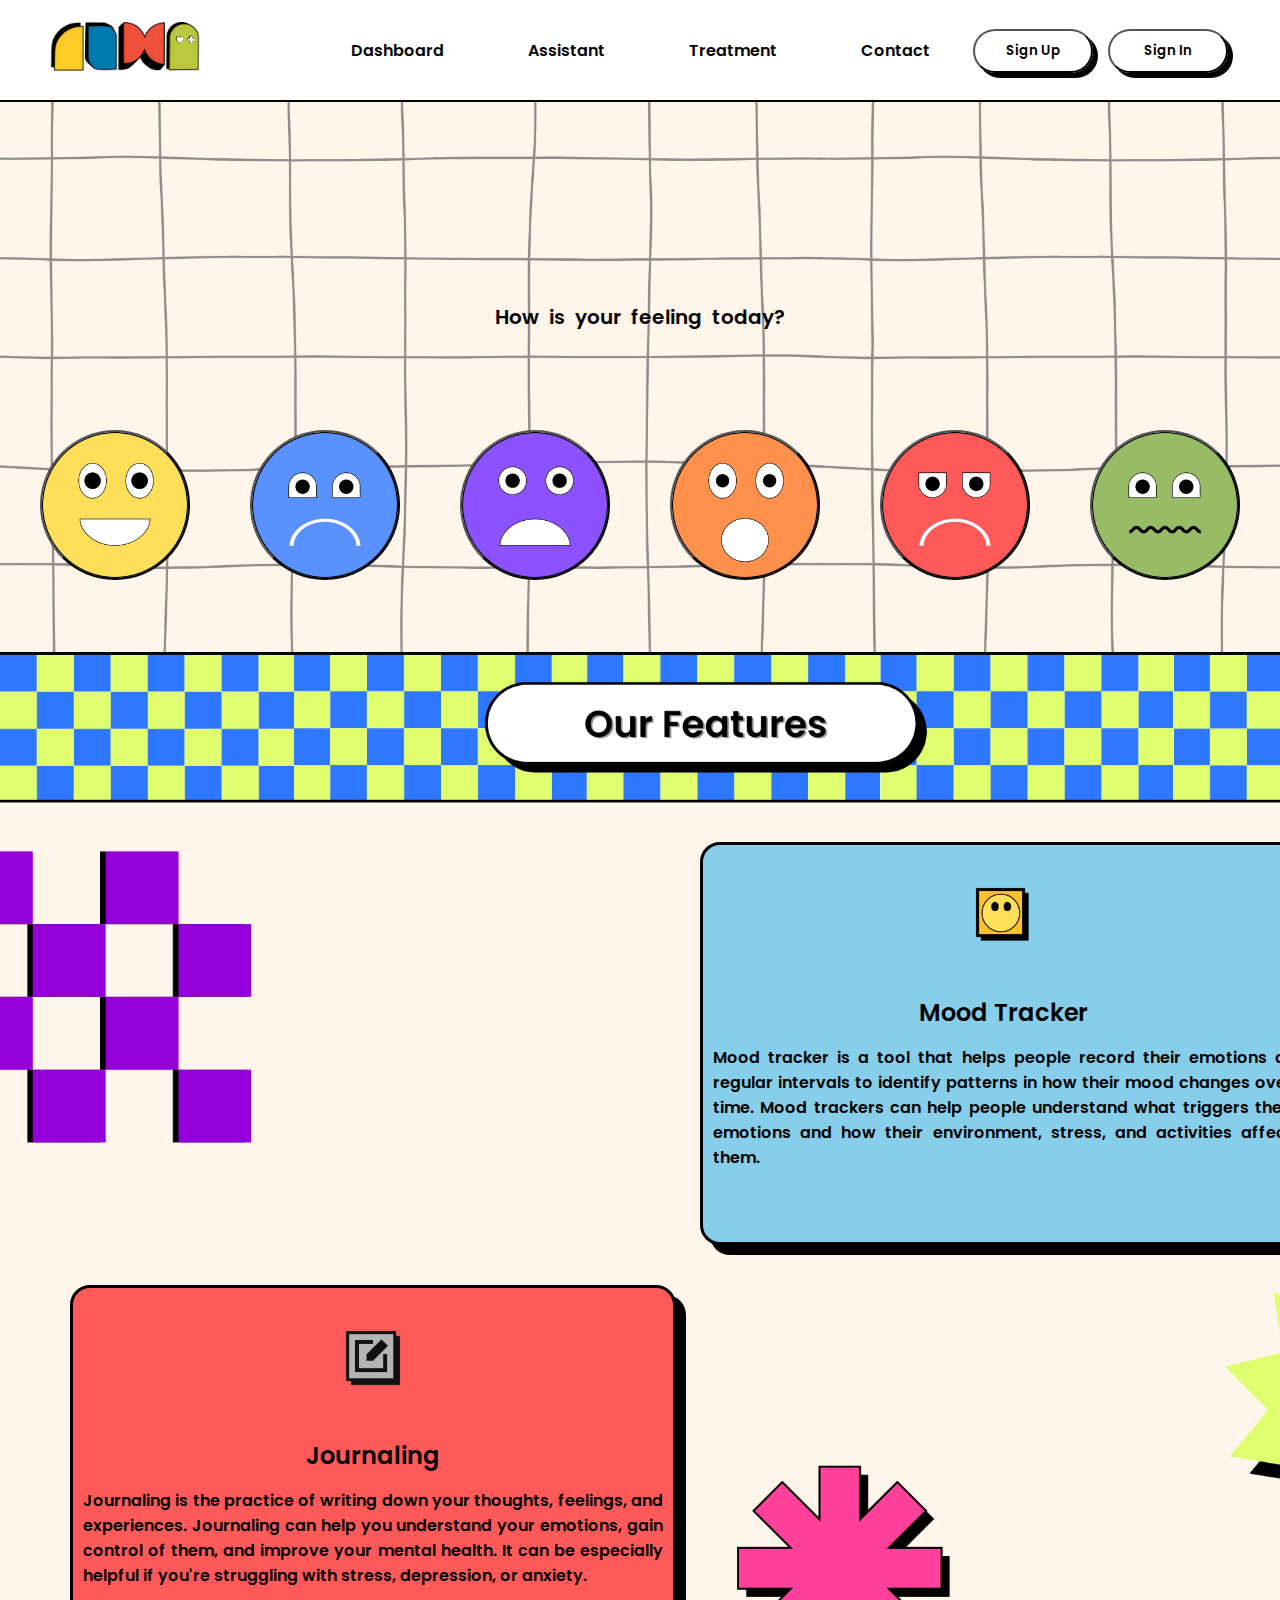
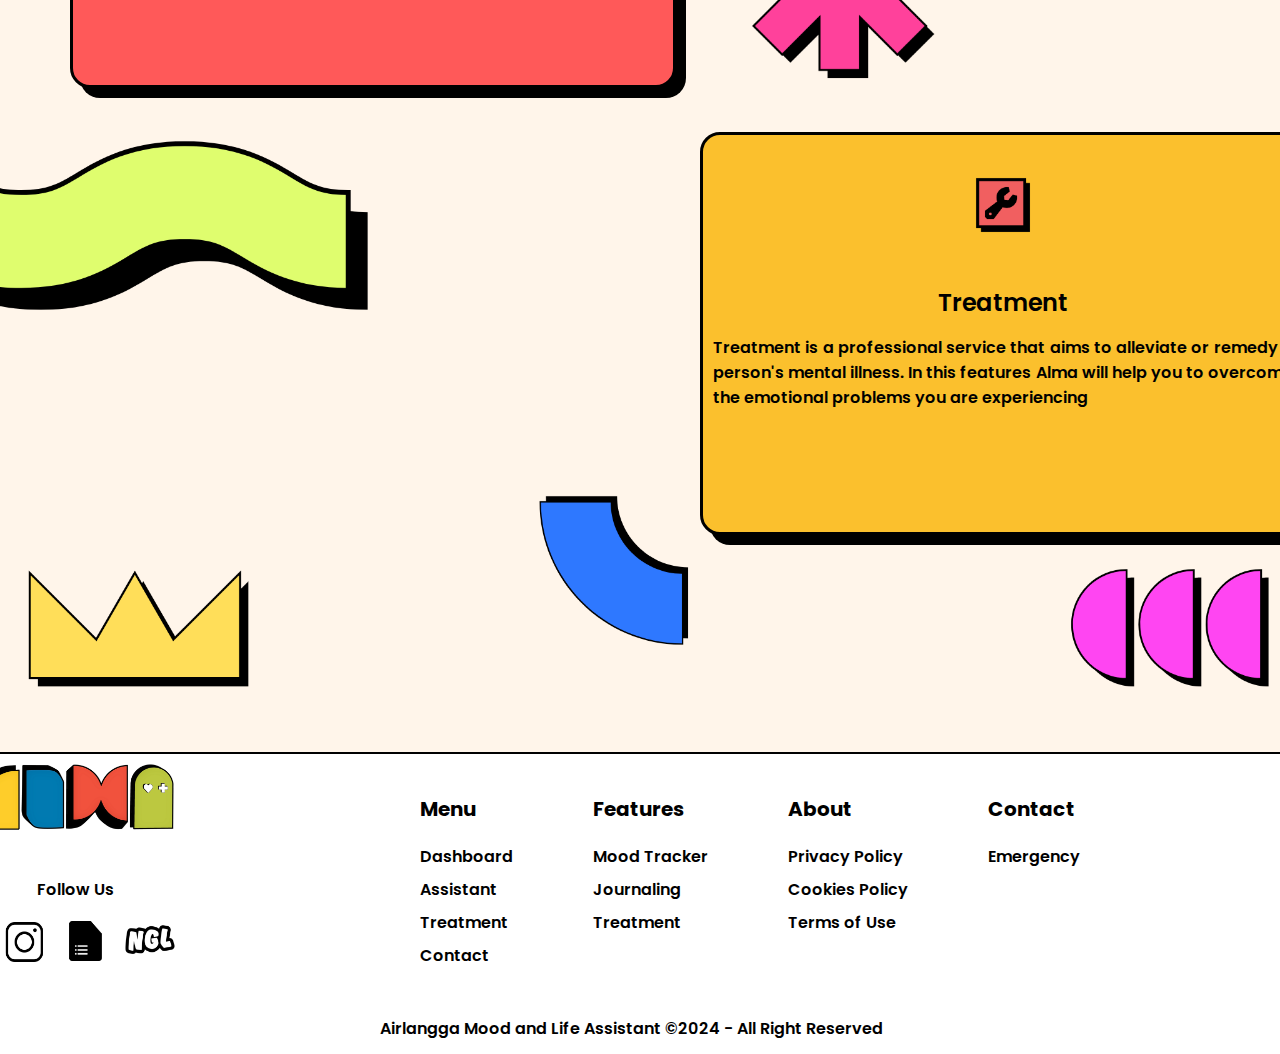
==== index.html @ 01515afa "Add files via upload" ====
<!DOCTYPE html>
<html lang="en">
<head>
  <meta charset="UTF-8">
  <meta name="viewport" content="width=device-width, initial-scale=1.0">
  <title>Airlangga Life and Mood Assistant</title>
  <link rel="stylesheet" href="style.css">

</head>

<body>
  <header>
    <nav class="navbar">
      <div class="Logo">
        <a href=""><img src="asset/ALMA.png" class="logo"/></a>
      </div>

        <ul class="Menu">
          <li class="Menu-content">
            <a href="Dashboard.html" class="Menu-item">Dashboard</a>
            <a href="Assistant.html" class="Menu-item">Assistant</a>
            <a href="Treatment.html" class="Menu-item">Treatment</a>
            <a href="Contact.html" class="Menu-item">Contact</a>
            <button class="btn-sign-in" onclick="showformsignin()">Sign In</button>
            <button class="btn-sign-up" onclick="showformsignup()">Sign Up</button>
          </li>
        </ul>
  </nav>
  </header>

  <main>
    <div class="intro">
      <ul>
        <li>How is your feeling today?</li>
        <span class="emotion">
            <button class="happy" onclick="showformhappy()"></button>
            <button class="sad" onclick="showformsad()"></button>
            <button class="scare" onclick="showformscare()"></button>
            <button class="shock" onclick="showformshock()"></button>
            <button class="angry" onclick="showformangry()"></button>
            <button class="disgust" onclick="showformdisgust()"></button>
        </span>
      </ul>
    </div>
    <!-- Features -->
    <div class="features">
      <div class="mood-tracker">
        <div class="icon-mt"><img src="asset/icon-mt.png"></div>
        <h2>Mood Tracker</h2>
        <p>Mood tracker is a tool that helps people record their emotions at regular intervals to identify patterns in how their mood changes over time. Mood trackers can help people understand what triggers their emotions and how their environment, stress, and activities affect them.</p>
      </div>
      <div class="journaling">
        <div class="icon-mt"><img src="asset/icon-journal.png"></div>
        <h2>Journaling</h2>
        <p>Journaling is the practice of writing down your thoughts, feelings, and experiences. Journaling can help you understand your emotions, gain control of them, and improve your mental health. It can be especially helpful if you're struggling with stress, depression, or anxiety. 
        </p>
      </div>
    </div>

    <div class="features2">
      <div class="treatment">
        <div class="icon-t"><img src="asset/icon-t.png"></div>
        <h2>Treatment</h2>
        <p>Treatment is a professional service that aims to alleviate or remedy a person's mental illness. In this features Alma will help you to overcome the emotional problems you are experiencing</p>
      </div>
    </div>

    <!-- SIGNUP -->
    <div class="form_signup" id="form_signup">
      <button class="btn_close" onclick="closeform()">X</button>
      <h4 class="tittle">SIGN UP</h4>
      <form action="#">
        <div class="form_content">
          <label for="email" class="sub_tittle">Email</label>
          <input type="email" class="form_input" id="email"
          placeholder="Enter your email">
        </div>
        <div class="form_content">
          <label for="password" class="sub_tittle">New Password</label>
          <input type="password" class="form_input" id="password"
          placeholder="Create your password">
        </div>
        <div class="form_content">
          <label for="confirm password" class="sub_tittle">Confirm Password</label>
          <input type="confirm password" class="form_input" id="confirm password"
          placeholder="Confirm your password">
        </div>
          <button class="btn_sign_up">SIGN UP</button>
          <div class="link_sign_in" >Already have an account?<a href="" id="lgn_sign_in">Sign in</a></div>
        </div>
      </form>
    </div>
    <!-- SIGN IN -->
    <div class="form_signin" id="form_signin">
      <button class="btn_close" onclick="closeform()">X</button>
      <h4 class="tittle">SIGN IN</h4>
      <form action="#">
        <div class="form_content">
          <label for="name" class="sub_tittle">Name</label>
          <input type="text" class="form_input" id="name"
          placeholder="Enter your name">
        </div>
        <div class="form_content">
          <label for="email" class="sub_tittle">Email</label>
          <input type="email" class="form_input" id="email"
          placeholder="Enter your email">
        </div>
        <div class="form_content">
          <label for="password" class="sub_tittle">Password</label>
          <input type="password" class="form_input" id="password"
          placeholder="Enter your password">
        </div>
        <div>
          <button class="btn_sign_in">SIGN IN</button>
        </div>
      </form>
    </div>

    <!-- button select emotion -->
    <div class="happyform" id="happyform">
      <button class="btn_close" onclick="closeform()">X</button>
      <div class="navhappyform">What kind of happy do you feel?</div>
      <button class="btn_happyform">Satisfied</button>
      <button class="btn_happyform">Relieved</button>
      <button class="btn_happyform">Cheerful</button>
      <button class="btn_happyform">Peacefull</button>
      <button class="btn_happyform">Proudy</button>
      <button class="btn_happyform">Fortune</button>
      <button class="btn_happyform">Grateful</button>
      <button class="btn_happyform">Enthusiastic</button>
    </div>

    <div class="sadform" id="sadform">
      <button class="btn_close" onclick="closeform()">X</button>
      <div class="navsadform">What kind of sad do you feel?</div>
      <button class="btn_sadform">Embarrassed</button>
      <button class="btn_sadform">Vacant</button>
      <button class="btn_sadform">Disappointed</button>
      <button class="btn_sadform">Yearning</button>
      <button class="btn_sadform">Sorrow</button>
      <button class="btn_sadform">Guilty</button>
      <button class="btn_sadform">Lonely</button>
      <button class="btn_sadform">Miserable</button>
      <button class="btn_sadform">Displaced</button>
    </div>

    <div class="scareform" id="scareform">
      <button class="btn_close" onclick="closeform()">X</button>
      <div class="navscareform">What kind of scare do you feel?</div>
      <button class="btn_scareform">Horrified</button>
      <button class="btn_scareform">Nervous</button>
      <button class="btn_scareform">Anxious</button>
      <button class="btn_scareform">Langouis</button>
      <button class="btn_scareform">Warry</button>
      <button class="btn_scareform">Uncertain</button>
      <button class="btn_scareform">Helpless</button>
    </div>

    <div class="shockform" id="shockform">
      <button class="btn_close" onclick="closeform()">X</button>
      <div class="navshockform">What kind of shock do you feel?</div>
      <button class="btn_shockform">Wonder</button>
      <button class="btn_shockform">Deceived</button>
      <button class="btn_shockform">Charmed</button>
    </div>
    
    <div class="angryform" id="angryform">
      <button class="btn_close" onclick="closeform()">X</button>
      <div class="navangryform">What kind of angry do you feel?</div>
      <button class="btn_angryform">Envy</button>
      <button class="btn_angryform">Annoyed</button>
      <button class="btn_angryform">Hate</button>
      <button class="btn_angryform">Wrath</button>
      <button class="btn_angryform">Jealous</button>
      <button class="btn_angryform">Offended</button>
    </div>

    <div class="disgustform" id="disgustform">
      <button class="btn_close" onclick="closeform()">X</button>
      <div class="navdisgustform">What kind of disgust do you feel?</div>
      <button class="btn_disgustform">Sick</button>
      <button class="btn_disgustform">Nausea</button>
      <button class="btn_disgustform">Uncomfort</button>
      <button class="btn_disgustform">Bored</button>
      <button class="btn_disgustform">Tired</button>
    </div>
  </main>


  <footer>
    <nav class="footer-nav">
      <div class="container-footer">
          <div class="Logo-footer">
            <a href=""><img src="asset/ALMA.png" class="logo-footer"/>
            <f>Follow Us</f>
            <ig href=""><img src="asset/ig.png" class="ig-footer"/></ig>
            <ngl href=""><img src="asset/ngl.png" class="ngl-footer"/></ngl>
            <gform href=""><img src="asset/gform.png" class="gform-footer"/></gform>
            </a>
          </div>


      <div class="row">

      <div class="footer-content">
        <h4>Menu</h4>
        <ul>
          <li><a href="Dashboard.html">Dashboard</a></li>
          <li><a href="Assistant.html">Assistant</a></li>
          <li><a href="Treatment.html">Treatment</a></li>
          <li><a href="Contact.html">Contact</a></li>
        </ul>
      </div>

      <div class="footer-content">
        <h4>Features</h4>
        <ul>
          <li><a href="">Mood Tracker</a></li>
          <li><a href="">Journaling</a></li>
          <li><a href="">Treatment</a></li>
        </ul>
      </div>

      <div class="footer-content">
        <h4>About</h4>
        <ul>
          <li><a href="">Privacy Policy</a></li>
          <li><a href="">Cookies Policy</a></li>
          <li><a href="">Terms of Use</a></li>
        </ul>
      </div>

      <div class="footer-content">
        <h4>Contact</h4>
        <ul>
          <li><a href="">Emergency</a></li>
        </ul>
      </div>

      <c>Airlangga Mood and Life Assistant ©2024 - All Right Reserved</c>
        </div>
      </div>
    </div>
    </nav>
  </footer>

  <script src="script.js"></script>

  <script>
    window.embeddedChatbotConfig = {
    chatbotId: "b30szZXJlLgH6oSLfuRms",
    domain: "www.chatbase.co"
    }
    </script>
    <script
    src="https://www.chatbase.co/embed.min.js"
    chatbotId="b30szZXJlLgH6oSLfuRms"
    domain="www.chatbase.co"
    defer>
    </script>
</body>
</html>
---- style.css ----
@import url('https://fonts.googleapis.com/css2?family=Poppins:ital,wght@0,100;0,200;0,300;0,400;0,500;0,600;0,700;0,800;0,900;1,100;1,200;1,300;1,400;1,500;1,600;1,700;1,800;1,900&display=swap');
*, html {
    font-family: "Poppins", sans-serif;
    font-style: normal;
    font-weight: 600;
    margin: 0;
    padding: 0;
}


header {
    width: 100%;
    height: 100px;
    border: 2px solid black;
    border-left: 0px solid;
    border-right: 0px solid;
    border-top: 0px solid;
}
.navbar {
    margin:0 auto;
}
.Logo {
    display: flex;
    width: 250px;
    height: 100px;
    position: absolute;
    justify-content: center;
    align-items: center;
}
.logo {
    width: 150px;
    display: flex;
}

.Menu {
    height: 100px;
}
.Menu-content {
    height: 100px;
    align-content: center;
    align-items: center;
    text-align: center;
    justify-content: center;
}
.Menu-item {
    color: #000000;
    padding: 40px;
    text-decoration: none;
}
.Menu a:hover {
    text-decoration:underline;
}

.btn-sign-up {
    width: 120px;
    background-color: transparent;
    position: absolute;
    float: right;
    right: 185px;
    top: 25px;
    cursor: pointer;
    color: #000000;
    padding: 10px 20px;
    margin: 4px 2px;
    border-radius: 30px;
    box-shadow: 5px 5px 0px 0px black;
}
.btn-sign-in {
    width: 120px;
    background-color: transparent;
    position: absolute;
    right: 50px;
    top: 25px;
    cursor: pointer;
    color: #000000;
    padding: 10px 20px;
    margin: 4px 2px;
    border-radius: 30px;
    box-shadow: 5px 5px 0px 0px black;
}



.intro {
    width: 100%;
    height: 550px;
    background-image: url(asset/bgmain.png) !important;
    background-size:cover;
}
.intro ul li {
    position: relative;
    top: 200px;
    text-align: center;
    font-size: 20px;
    word-spacing: 5px;
}
.happy {
    width: 150px;
    height: 150px;
    margin: 30px;
    position: relative;
    border-radius: 50%;
    background-image: url(asset/happy.png);
    background-size: cover;
    cursor: pointer;
}
.sad {
    width: 150px;
    height: 150px;
    margin: 30px;
    position: relative;
    border-radius: 50%;
    background-image: url(asset/sad.png);
    background-size: cover;
    cursor: pointer;
}
.scare {
    width: 150px;
    height: 150px;
    margin: 30px;
    position: relative;
    border-radius: 50%;
    background-image: url(asset/scare.png);
    background-size: cover;
    cursor: pointer;
}
.shock {
    width: 150px;
    height: 150px;
    margin: 30px;
    position: relative;
    border-radius: 50%;
    background-image: url(asset/shock.png);
    background-size: cover;
    cursor: pointer;
}
.angry {
    width: 150px;
    height: 150px;
    margin: 30px;
    position: relative;
    border-radius: 50%;
    background-image: url(asset/angry.png);
    background-size: cover;
    cursor: pointer;
}
.disgust {
    width: 150px;
    height: 150px;
    margin: 30px;
    position: relative;
    border-radius: 50%;
    background-image: url(asset/disgust.png);
    background-size: cover;
    cursor: pointer;
}
.emotion {
    width: 100%;
    position: absolute;
    justify-content: center;
    top: 400px;
    display: flex;
}
.happyform {
    display: none;
    justify-content: center;
    align-items: center;
    text-align: center;
    flex-direction: column;
    background-color: white;
    height: 300px;
    width: 450px;
    border-radius: 20px;
    box-shadow: 30px 35px 2px rgba(0, 0, 0, 0.9);
    position: fixed;
    top: 50%;
    left: 50%;
    transform: translate(-50%, -50%);
}
.btn_happyform {
    padding: 6px 6px;
    margin: 4px;
    width: 100px;
    height: 100px;
    font-size: 12px;
    border-radius: 50%;
    font-weight: 800;
    box-shadow: 5px 5px 0px 0px black;
}
.navhappyform {
    font-weight: 800;
    font-size: larger;
    position: relative;
    z-index: -1;
    bottom: 8px;
}

.sadform {
    display: none;
    justify-content: center;
    align-items: center;
    text-align: center;
    flex-direction: column;
    background-color: white;
    height: 400px;
    width: 450px;
    border-radius: 20px;
    box-shadow: 30px 35px 2px rgba(0, 0, 0, 0.9);
    position: fixed;
    top: 50%;
    left: 50%;
    transform: translate(-50%, -50%);
}
.btn_sadform {
    padding: 6px 6px;
    margin: 4px;
    width: 100px;
    height: 100px;
    font-size: 12px;
    border-radius: 50%;
    font-weight: 800;
    box-shadow: 5px 5px 0px 0px black;
}
.navsadform {
    font-weight: 800;
    font-size: larger;
    position: relative;
    z-index: -1;
    bottom: 8px;
}

.scareform {
    display: none;
    justify-content: center;
    align-items: center;
    text-align: center;
    flex-direction: column;
    background-color: white;
    height: 300px;
    width: 450px;
    border-radius: 20px;
    box-shadow: 30px 35px 2px rgba(0, 0, 0, 0.9);
    position: fixed;
    top: 50%;
    left: 50%;
    transform: translate(-50%, -50%);
}
.btn_scareform {
    padding: 6px 6px;
    margin: 4px;
    width: 100px;
    height: 100px;
    font-size: 12px;
    border-radius: 50%;
    font-weight: 800;
    box-shadow: 5px 5px 0px 0px black;
}
.navscareform {
    font-weight: 800;
    font-size: larger;
    position: relative;
    z-index: -1;
    bottom: 8px;
}

.shockform {
    display: none;
    justify-content: center;
    align-items: center;
    text-align: center;
    flex-direction: column;
    background-color: white;
    height: 200px;
    width: 450px;
    border-radius: 20px;
    box-shadow: 30px 35px 2px rgba(0, 0, 0, 0.9);
    position: fixed;
    top: 50%;
    left: 50%;
    transform: translate(-50%, -50%);
}
.btn_shockform {
    padding: 6px 6px;
    margin: 4px;
    width: 100px;
    height: 100px;
    font-size: 12px;
    border-radius: 50%;
    font-weight: 800;
    box-shadow: 5px 5px 0px 0px black;
}
.navshockform {
    font-weight: 800;
    font-size: larger;
    position: relative;
    z-index: -1;
    bottom: 8px;
}

.angryform {
    display: none;
    justify-content: center;
    align-items: center;
    text-align: center;
    flex-direction: column;
    background-color: white;
    height: 300px;
    width: 450px;
    border-radius: 20px;
    box-shadow: 30px 35px 2px rgba(0, 0, 0, 0.9);
    position: fixed;
    top: 50%;
    left: 50%;
    transform: translate(-50%, -50%);
}
.btn_angryform {
    padding: 6px 6px;
    margin: 4px;
    width: 100px;
    height: 100px;
    font-size: 12px;
    border-radius: 50%;
    font-weight: 800;
    box-shadow: 5px 5px 0px 0px black;
}
.navangryform {
    font-weight: 800;
    font-size: larger;
    position: relative;
    z-index: -1;
    bottom: 8px;
}

.disgustform {
    display: none;
    justify-content: center;
    align-items: center;
    text-align: center;
    flex-direction: column;
    background-color: white;
    height: 300px;
    width: 450px;
    border-radius: 20px;
    box-shadow: 30px 35px 2px rgba(0, 0, 0, 0.9);
    position: fixed;
    top: 50%;
    left: 50%;
    transform: translate(-50%, -50%);
}
.btn_disgustform {
    padding: 6px 6px;
    margin: 4px;
    width: 100px;
    height: 100px;
    font-size: 12px;
    border-radius: 50%;
    font-weight: 800;
    box-shadow: 5px 5px 0px 0px black;
}
.navdisgustform {
    font-weight: 800;
    font-size: larger;
    position: relative;
    z-index: -1;
    bottom: 8px;
}





.features {
    width: 100%;
    height: 1060px;
    background-image: url(asset/bgfeatures.png) !important;
    background-size:cover;
}
.features2 {
    width: 100%;
    height: 640px;
    background-image: url(asset/bgfeatures2.png) !important;
    background-size:cover;
}
.mood-tracker {
    background-color: #87ceeb;
    width: 600px;
    height: 397px;
    display: flex;
    position: relative;
    border-radius: 20px;
    border: 3px solid black;
    box-shadow: 10px 10px 0px 0px black;
    top: 190px;
    left: 700px;
    justify-content: center;
}
.mood-tracker h2 {
    position: absolute;
    text-align: center;
    top: 150px;
}
.mood-tracker p {
    position: absolute;
    text-align:justify;
    top: 200px;
    margin-left: 10px;
    margin-right: 10px;
}
.icon-mt {
    display: flex;
    margin: 40px 270px;
    width: 60px;
    height: 60px;
    align-content: center;
}
.journaling {
    background-color: #ff5959;
    width: 600px;
    height: 397px;
    display: flex;
    position: relative;
    border-radius: 20px;
    border: 3px solid black;
    box-shadow: 10px 10px 0px 0px black;
    top: 230px;
    left: 70px;
    justify-content: center;
}
.icon-journal {
    display: flex;
    margin: 40px 270px;
    width: 60px;
    height: 60px;
    align-content: center;
}
.journaling h2 {
    position: absolute;
    text-align: center;
    top: 150px;
}
.journaling p {
    position: absolute;
    text-align:justify;
    top: 200px;
    margin-left: 10px;
    margin-right: 10px;
}
.treatment {
    background-color: #fbc02d;
    width: 600px;
    height: 397px;
    display: flex;
    position: relative;
    border-radius: 20px;
    border: 3px solid black;
    box-shadow: 10px 10px 0px 0px black;
    top: 20px;
    left: 700px;
    justify-content: center;
}
.icon-t {
    display: flex;
    margin: 40px 270px;
    width: 60px;
    height: 60px;
    align-content: center;
}
.treatment h2 {
    position: absolute;
    text-align: center;
    top: 150px;
}
.treatment p {
    position: absolute;
    text-align:justify;
    top: 200px;
    margin-left: 10px;
    margin-right: 10px;
}




.form_signup {
    display: none;
    justify-content: center;
    align-items: center;
    text-align: center;
    flex-direction: column;
    background-color: white;
    height: 450px;
    width: 450px;
    border-radius: 20px;
    box-shadow: 30px 35px 2px rgba(0, 0, 0, 0.9);
    position: fixed;
    top: 50%;
    left: 50%;
    transform: translate(-50%, -50%);
}
.form_signin {
    display: none;
    justify-content: center;
    align-items: center;
    flex-direction: column;
    background-color: white;
    height: 450px;
    width: 450px;
    border-radius: 20px;
    box-shadow: 30px 35px 2px rgba(0, 0, 0, 0.9);
    position: fixed;
    top: 50%;
    left: 50%;
    transform: translate(-50%, -50%);
}
.tittle {
    color: #000000;
    font-weight: 900;
    font-size: 0.7cm;
    margin-top: 5px;
}
.sub_tittle {
    font-weight: 600;
    margin: 2px 0;
}
.form_content {
    display: flex;
    flex-direction: column;
    align-items: baseline;
    margin: 15px;
}
.form_input {
    outline: none;
    border: 2px solid black;
    box-shadow: 3px 4px 0px 1px black;
    width: 300px;
    padding: 8px 8px;
    border-radius: 4px;
    font-size: 13px;
}
.form_input:focus, .btn_sign_up:focus, .btn_close:focus, .btn_sign_in:focus, .btn-sign-in:focus, .btn-sign-up:focus, .btn_happyform:focus, .btn_sadform:focus{
    transform: translateY(4px);
    box-shadow: 1px 2px 0px 0px black;
}
.btn_sign_up {
    padding: 10px 10px;
    margin: 15px;
    width: 300px;
    font-size: 18px;
    border-radius: 30px;
    font-weight: 800;
    box-shadow: 5px 5px 0px 0px black;
}
.btn_sign_in {
    padding: 10px 10px;
    margin: 15px;
    width: 300px;
    font-size: 18px;
    border-radius: 30px;
    font-weight: 800;
    box-shadow: 5px 5px 0px 0px black;
}
.btn_close {
    position: relative;
    left: 180px;
    top: 20px;
    width: 25px;
    height: 25px;
    font-size: 15px;
    font-weight: 800;
    align-items: center;
    align-content: center ;
    justify-content: center;
    box-shadow: 5px 5px 0px 0px black;
}







footer {
    width: 100%;
    height: 300px;
    border: 0px solid;
    border-left: 0px solid;
    border-right: 0px solid;
    border-top: 2px solid black;
}
.footer nav {
    margin:0;
    padding: 0;
}
.container-footer {
    width: 900px;
    height: 300px;
    float: right;
}
.row {
    display: flex;
    flex-wrap: wrap;
}
ul {
    list-style: none;
}
.footer-content {
    padding: 40px 40px;
}
.footer-content h4{
    font-weight:bold;
    font-size: 20px;
    text-transform: capitalize;
    margin-bottom: 20px;
}
.footer-content ul li {
    margin-bottom: 8px;
}
.footer-content ul li a {
    text-decoration: none;
    color: #000000;
}
.Logo-footer {
    display: flex;
    width: 300px;
    height: 100px;
    position: absolute;
    justify-content: center;
    align-items: center;
    list-style-type: none;
    margin: 30px;
    right: 1025px;
    text-align: center;
    text-decoration: none;
}
a {
    text-decoration: none;
    color: #000000;
}
.logo-footer {
    width: 200px;
    display: flex;
}
.ig-footer {
    margin: 0;
   padding: 0;
   height: 40px;
   width: 50px;
   position: relative;
   display: flex;
   top: 20px;
   left: 26px;
}
.ngl-footer {
    margin: 0;
   padding: 0;
   height: 40px;
   width: 50px;
   position: absolute;
   display: flex;
   top: 135px;
   left: 200px;
}
.gform-footer {
    margin: 0;
   padding: 0;
   height: 40px;
   width: 50px;
   position: absolute;
   display: flex;
   top: 137px;
   left: 138px;
}
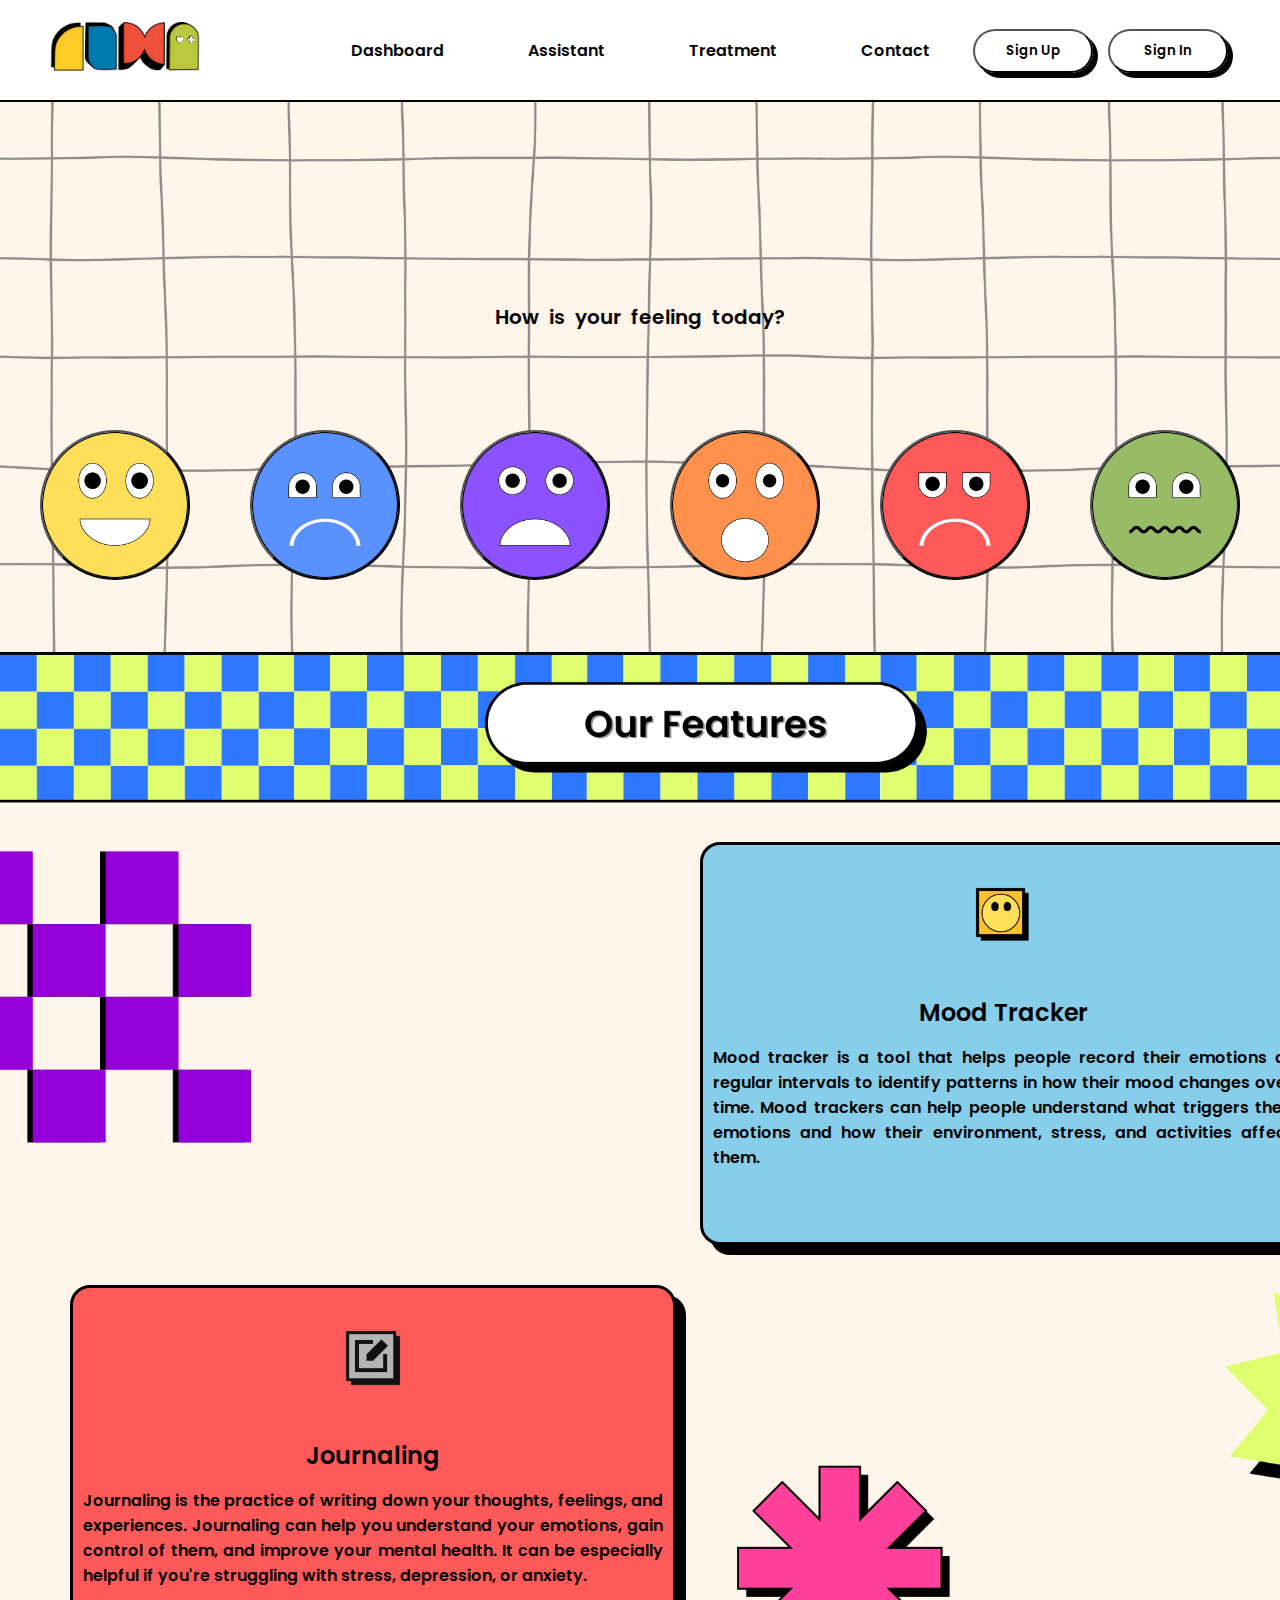
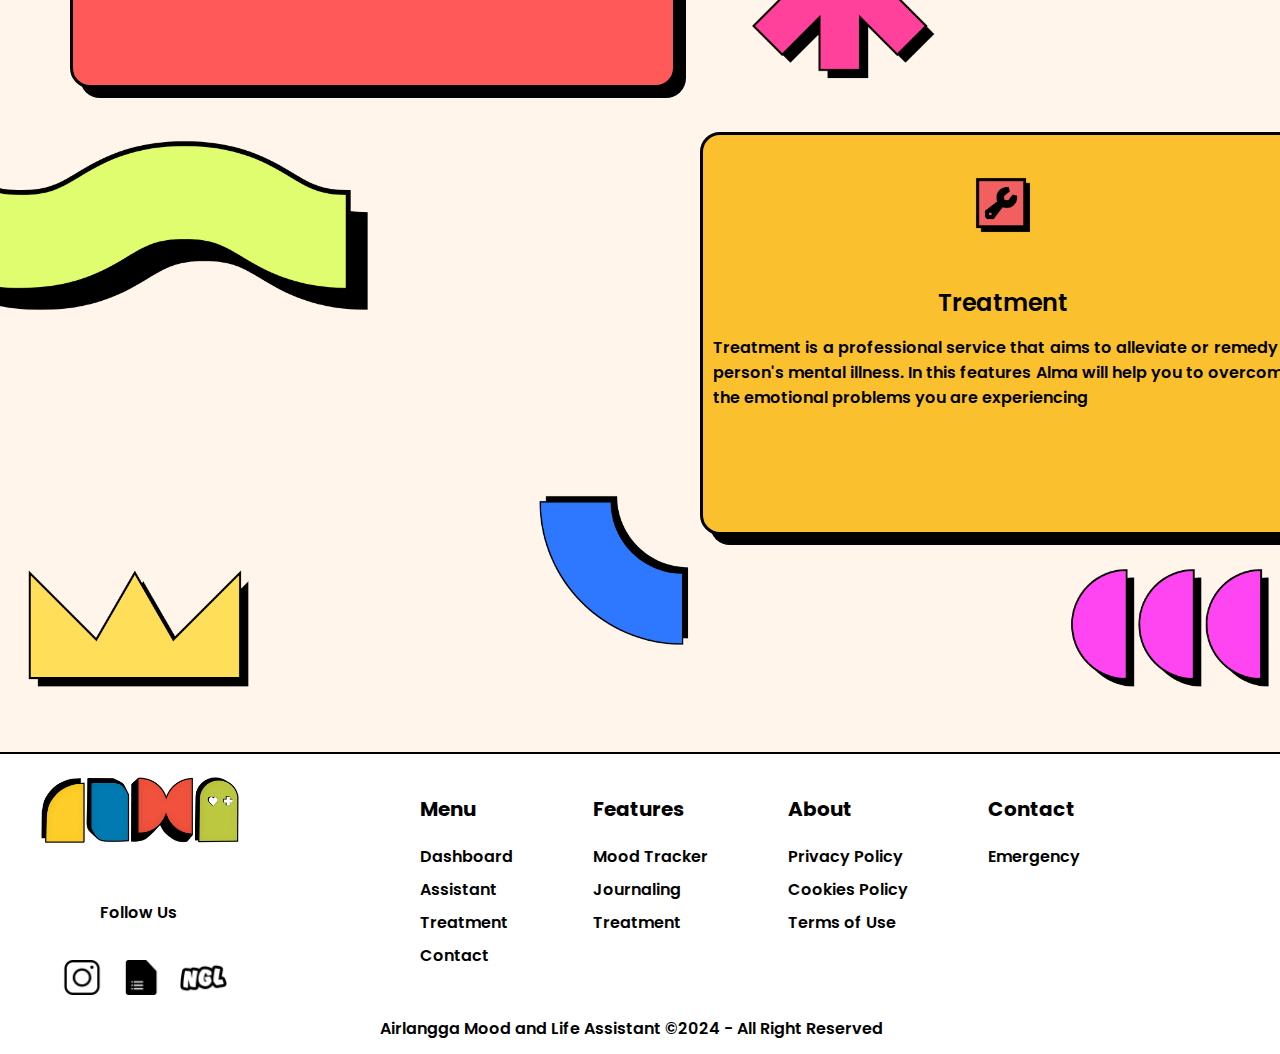
==== commit fdc8f438: "Add files via upload" ====
--- a/index.html
+++ b/index.html
@@ -120,69 +120,69 @@
     <div class="happyform" id="happyform">
       <button class="btn_close" onclick="closeform()">X</button>
       <div class="navhappyform">What kind of happy do you feel?</div>
-      <button class="btn_happyform">Satisfied</button>
-      <button class="btn_happyform">Relieved</button>
-      <button class="btn_happyform">Cheerful</button>
-      <button class="btn_happyform">Peacefull</button>
-      <button class="btn_happyform">Proudy</button>
-      <button class="btn_happyform">Fortune</button>
-      <button class="btn_happyform">Grateful</button>
-      <button class="btn_happyform">Enthusiastic</button>
+      <button onclick="location.href='https://youtu.be/c1H92b_uLdU?feature=shared'" class="btn_happyform">Satisfied</button>
+      <button onclick="location.href='https://youtu.be/c1H92b_uLdU?feature=shared'" class="btn_happyform">Relieved</button>
+      <button onclick="location.href='https://youtu.be/c1H92b_uLdU?feature=shared'" class="btn_happyform">Cheerful</button>
+      <button onclick="location.href='https://youtu.be/c1H92b_uLdU?feature=shared'" class="btn_happyform">Peacefull</button>
+      <button onclick="location.href='https://youtu.be/c1H92b_uLdU?feature=shared'" class="btn_happyform">Proudy</button>
+      <button onclick="location.href='https://youtu.be/c1H92b_uLdU?feature=shared'" class="btn_happyform">Fortune</button>
+      <button onclick="location.href='https://youtu.be/c1H92b_uLdU?feature=shared'" class="btn_happyform">Grateful</button>
+      <button onclick="location.href='https://youtu.be/c1H92b_uLdU?feature=shared'" class="btn_happyform">Enthusiastic</button>
     </div>
 
     <div class="sadform" id="sadform">
       <button class="btn_close" onclick="closeform()">X</button>
       <div class="navsadform">What kind of sad do you feel?</div>
-      <button class="btn_sadform">Embarrassed</button>
-      <button class="btn_sadform">Vacant</button>
-      <button class="btn_sadform">Disappointed</button>
-      <button class="btn_sadform">Yearning</button>
-      <button class="btn_sadform">Sorrow</button>
-      <button class="btn_sadform">Guilty</button>
-      <button class="btn_sadform">Lonely</button>
-      <button class="btn_sadform">Miserable</button>
-      <button class="btn_sadform">Displaced</button>
+      <button onclick="location.href='https://youtu.be/FS4M3ddUyPE?feature=shared'" class="btn_sadform">Embarrassed</button>
+      <button onclick="location.href='https://satupersen.net/blog/merasa-hampa-dan-kosong-ketahui-penyebab-dan-solusi'" class="btn_sadform">Vacant</button>
+      <button onclick="location.href='https://www.halodoc.com/artikel/cara-menghadapi-kekecewaan-dalam-hidup?srsltid=AfmBOoqzT6p2wc7MgK-H1mHVsVIVUxFDJSMUdG8au19aYIej_emMC-wp'" class="btn_sadform">Disappointed</button>
+      <button onclick="location.href='https://www.alodokter.com/komunitas/topic/apakah-memiliki-rasa-sedih-dan-kasihan-berlebihan-adalah-hal-yg'" class="btn_sadform">Yearning</button>
+      <button onclick="location.href='https://www.instagram.com/hc_airlangga_peduli'" class="btn_sadform">Sorrow</button>
+      <button onclick="location.href='https://www.instagram.com/hc_airlangga_peduli'" class="btn_sadform">Guilty</button>
+      <button onclick="location.href='https://www.instagram.com/hc_airlangga_peduli'" class="btn_sadform">Lonely</button>
+      <button onclick="location.href='https://www.instagram.com/hc_airlangga_peduli'" class="btn_sadform">Miserable</button>
+      <button onclick="location.href='https://www.instagram.com/hc_airlangga_peduli'" class="btn_sadform">Displaced</button>
     </div>
 
     <div class="scareform" id="scareform">
       <button class="btn_close" onclick="closeform()">X</button>
       <div class="navscareform">What kind of scare do you feel?</div>
-      <button class="btn_scareform">Horrified</button>
-      <button class="btn_scareform">Nervous</button>
-      <button class="btn_scareform">Anxious</button>
-      <button class="btn_scareform">Langouis</button>
-      <button class="btn_scareform">Warry</button>
-      <button class="btn_scareform">Uncertain</button>
-      <button class="btn_scareform">Helpless</button>
+      <button onclick="location.href='https://www.instagram.com/hc_airlangga_peduli'" class="btn_scareform">Horrified</button>
+      <button onclick="location.href='https://www.instagram.com/hc_airlangga_peduli'" class="btn_scareform">Nervous</button>
+      <button onclick="location.href='https://www.instagram.com/hc_airlangga_peduli'" class="btn_scareform">Anxious</button>
+      <button onclick="location.href='https://www.instagram.com/hc_airlangga_peduli'" class="btn_scareform">Langouis</button>
+      <button onclick="location.href='https://www.instagram.com/hc_airlangga_peduli'" class="btn_scareform">Warry</button>
+      <button onclick="location.href='https://www.instagram.com/hc_airlangga_peduli'" class="btn_scareform">Uncertain</button>
+      <button onclick="location.href='https://www.instagram.com/hc_airlangga_peduli'" class="btn_scareform">Helpless</button>
     </div>
 
     <div class="shockform" id="shockform">
       <button class="btn_close" onclick="closeform()">X</button>
       <div class="navshockform">What kind of shock do you feel?</div>
-      <button class="btn_shockform">Wonder</button>
-      <button class="btn_shockform">Deceived</button>
-      <button class="btn_shockform">Charmed</button>
+      <button onclick="location.href='https://www.instagram.com/hc_airlangga_peduli'" class="btn_shockform">Wonder</button>
+      <button onclick="location.href='https://www.instagram.com/hc_airlangga_peduli'" class="btn_shockform">Deceived</button>
+      <button onclick="location.href='https://www.instagram.com/hc_airlangga_peduli'" class="btn_shockform">Charmed</button>
     </div>
     
     <div class="angryform" id="angryform">
       <button class="btn_close" onclick="closeform()">X</button>
       <div class="navangryform">What kind of angry do you feel?</div>
-      <button class="btn_angryform">Envy</button>
-      <button class="btn_angryform">Annoyed</button>
-      <button class="btn_angryform">Hate</button>
-      <button class="btn_angryform">Wrath</button>
-      <button class="btn_angryform">Jealous</button>
-      <button class="btn_angryform">Offended</button>
+      <button onclick="location.href='https://www.instagram.com/hc_airlangga_peduli'" class="btn_angryform">Envy</button>
+      <button onclick="location.href='https://www.instagram.com/hc_airlangga_peduli'" class="btn_angryform">Annoyed</button>
+      <button onclick="location.href='https://www.instagram.com/hc_airlangga_peduli'" class="btn_angryform">Hate</button>
+      <button onclick="location.href='https://www.instagram.com/hc_airlangga_peduli'" class="btn_angryform">Wrath</button>
+      <button onclick="location.href='https://www.instagram.com/hc_airlangga_peduli'" class="btn_angryform">Jealous</button>
+      <button onclick="location.href='https://www.instagram.com/hc_airlangga_peduli'" class="btn_angryform">Offended</button>
     </div>
 
     <div class="disgustform" id="disgustform">
       <button class="btn_close" onclick="closeform()">X</button>
       <div class="navdisgustform">What kind of disgust do you feel?</div>
-      <button class="btn_disgustform">Sick</button>
-      <button class="btn_disgustform">Nausea</button>
-      <button class="btn_disgustform">Uncomfort</button>
-      <button class="btn_disgustform">Bored</button>
-      <button class="btn_disgustform">Tired</button>
+      <button onclick="location.href='https://www.instagram.com/hc_airlangga_peduli'" class="btn_disgustform">Sick</button>
+      <button onclick="location.href='https://www.instagram.com/hc_airlangga_peduli'" class="btn_disgustform">Nausea</button>
+      <button onclick="location.href='https://www.instagram.com/hc_airlangga_peduli'" class="btn_disgustform">Uncomfort</button>
+      <button onclick="location.href='https://www.instagram.com/hc_airlangga_peduli'" class="btn_disgustform">Bored</button>
+      <button onclick="location.href='https://www.instagram.com/hc_airlangga_peduli'" class="btn_disgustform">Tired</button>
     </div>
   </main>
 
@@ -190,13 +190,18 @@
   <footer>
     <nav class="footer-nav">
       <div class="container-footer">
-          <div class="Logo-footer">
-            <a href=""><img src="asset/ALMA.png" class="logo-footer"/>
-            <f>Follow Us</f>
-            <ig href=""><img src="asset/ig.png" class="ig-footer"/></ig>
-            <ngl href=""><img src="asset/ngl.png" class="ngl-footer"/></ngl>
-            <gform href=""><img src="asset/gform.png" class="gform-footer"/></gform>
-            </a>
+          <div class="logo-footer">
+            <a class="logo-footer" href=""><img src="asset/ALMA.png"></a>
+          </div>
+          <span class="f-footer">Follow Us</span>
+          <div class="ig-footer">
+            <a class="ig-footer" href="https://www.instagram.com/alma_eunoia"><img src="asset/ig.png"></a>
+          </div>
+          <div class="gform-footer">
+            <a class="gform-footer" href="https://forms.gle/AgUtjiv2Yz7AM9D27"><img src="asset/gform.png"></a>
+          </div>
+          <div class="ngl-footer">
+            <a class="ngl-footer" href="https://ngl.link/alma_eunoia"><img src="asset/ngl.png"></a>
           </div>
 
 
@@ -246,17 +251,18 @@
 
   <script src="script.js"></script>
 
-  <script>
-    window.embeddedChatbotConfig = {
-    chatbotId: "b30szZXJlLgH6oSLfuRms",
-    domain: "www.chatbase.co"
-    }
-    </script>
-    <script
-    src="https://www.chatbase.co/embed.min.js"
-    chatbotId="b30szZXJlLgH6oSLfuRms"
-    domain="www.chatbase.co"
-    defer>
-    </script>
+  <script type="text/javascript">
+    (function(d, t) {
+        var v = d.createElement(t), s = d.getElementsByTagName(t)[0];
+        v.onload = function() {
+          window.voiceflow.chat.load({
+            verify: { projectID: '67566a6831b5b3f31cd01b32' },
+            url: 'https://general-runtime.voiceflow.com',
+            versionID: 'production'
+          });
+        }
+        v.src = "https://cdn.voiceflow.com/widget/bundle.mjs"; v.type = "text/javascript"; s.parentNode.insertBefore(v, s);
+    })(document, 'script');
+  </script>
 </body>
 </html>--- a/style.css
+++ b/style.css
@@ -619,54 +619,43 @@
     text-decoration: none;
     color: #000000;
 }
-.Logo-footer {
-    display: flex;
-    width: 300px;
-    height: 100px;
-    position: absolute;
-    justify-content: center;
-    align-items: center;
-    list-style-type: none;
-    margin: 30px;
-    right: 1025px;
-    text-align: center;
-    text-decoration: none;
-}
-a {
-    text-decoration: none;
-    color: #000000;
-}
 .logo-footer {
-    width: 200px;
-    display: flex;
+    display: flex;
+    width: 150px;
+    height: 150px;
+    position: absolute;
+    left: 20px;
+    top: 1170px;
 }
 .ig-footer {
-    margin: 0;
-   padding: 0;
-   height: 40px;
-   width: 50px;
-   position: relative;
-   display: flex;
-   top: 20px;
-   left: 26px;
+    display: flex;
+    width: 35px;
+    height: 35px;
+    position: absolute;
+    left: 30px;
+    top: 1280px;
+}
+.gform-footer {
+    display: flex;
+    width: 35px;
+    height: 35px;
+    position: absolute;
+    left: 60px;
+    top: 1280px;
 }
 .ngl-footer {
-    margin: 0;
-   padding: 0;
-   height: 40px;
-   width: 50px;
-   position: absolute;
-   display: flex;
-   top: 135px;
-   left: 200px;
-}
-.gform-footer {
-    margin: 0;
-   padding: 0;
-   height: 40px;
-   width: 50px;
-   position: absolute;
-   display: flex;
-   top: 137px;
-   left: 138px;
-}+    display: flex;
+    width: 35px;
+    height: 35px;
+    position: absolute;
+    left: 90px;
+    top: 1280px;
+}
+.f-footer {
+    display: flex;
+    width: max-content;
+    position: absolute;
+    left: 100px;
+    top: 2500px;
+}
+
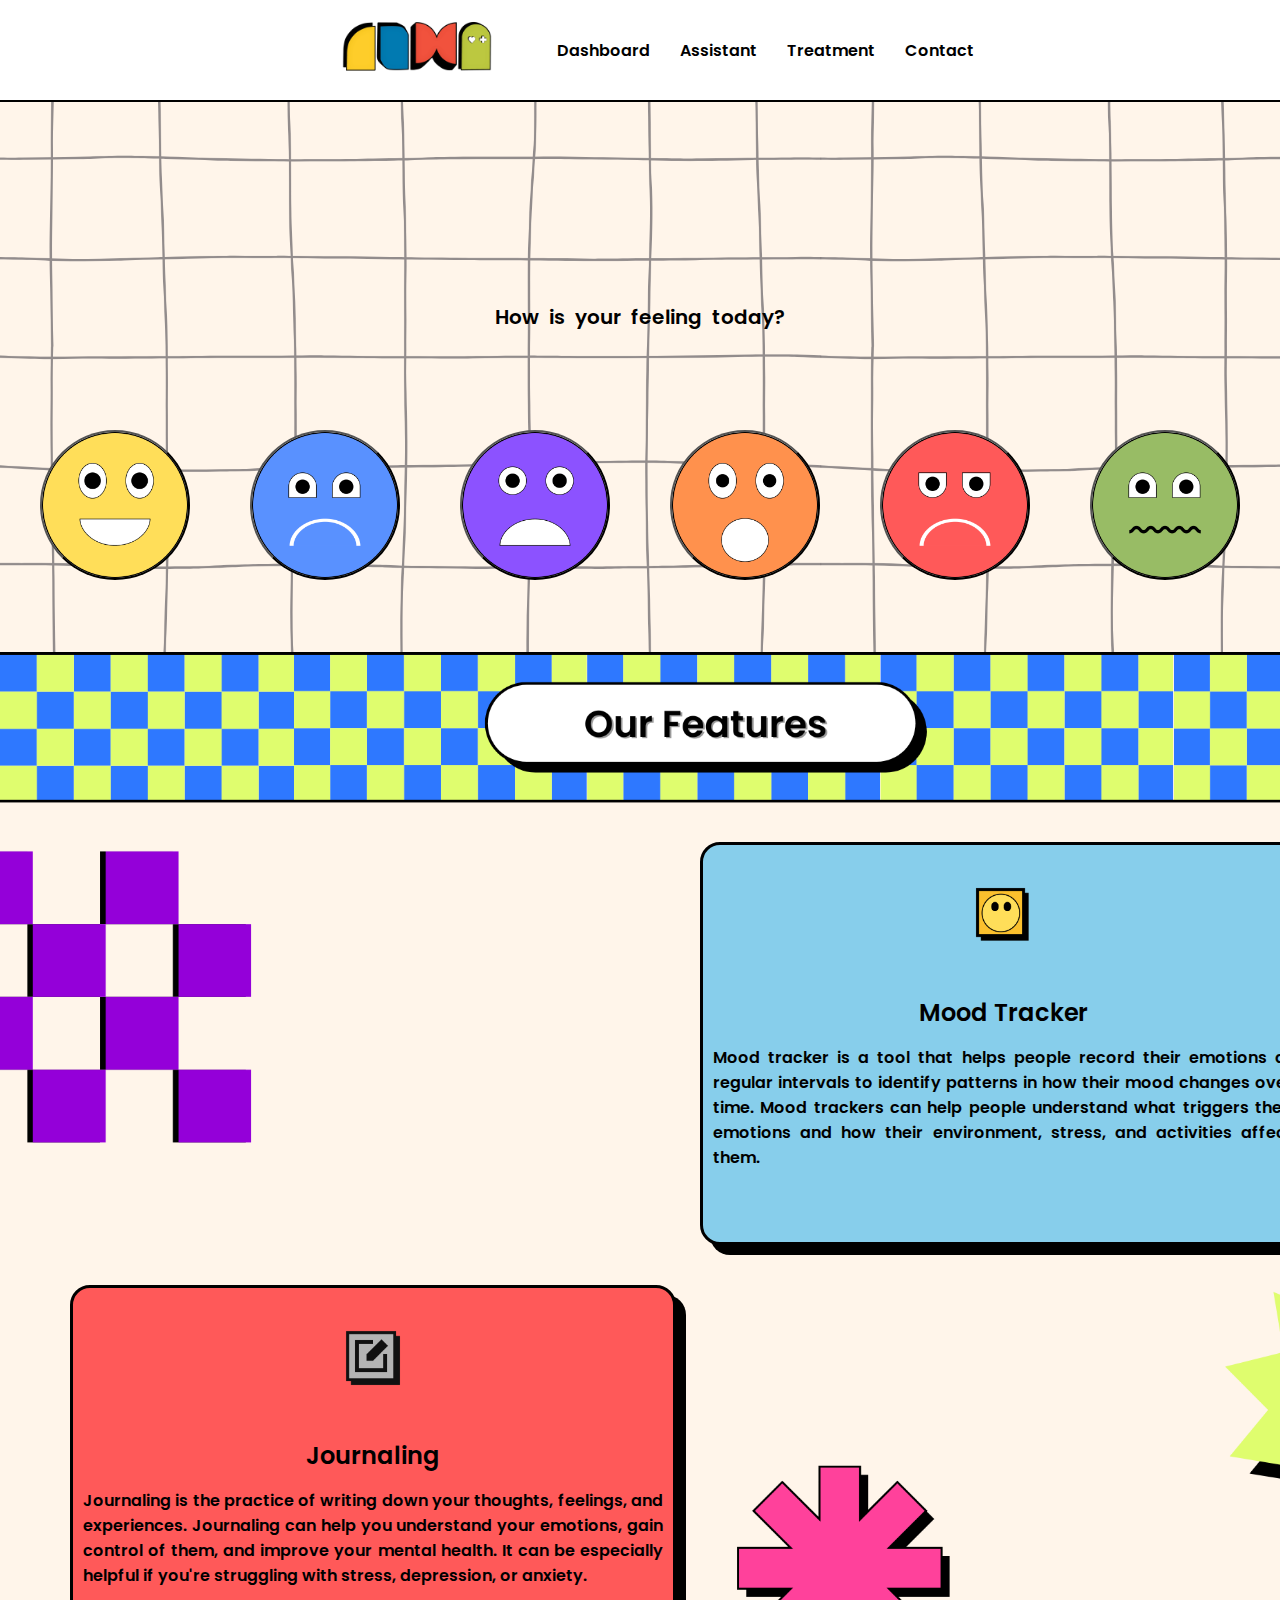
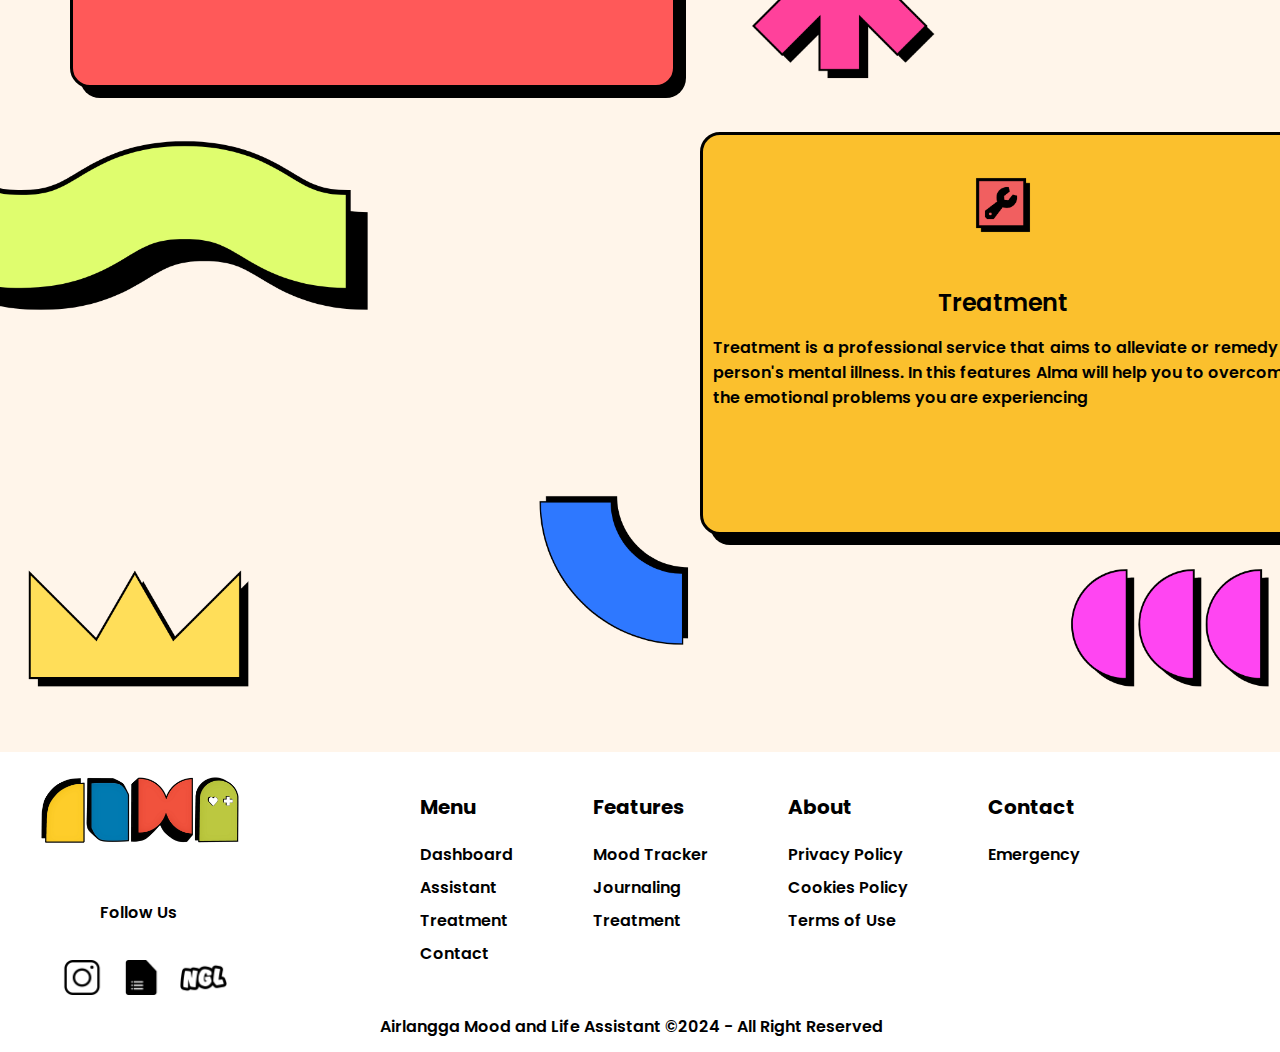
==== commit 1a24666c: "Add files via upload" ====
--- a/index.html
+++ b/index.html
@@ -5,7 +5,6 @@
   <meta name="viewport" content="width=device-width, initial-scale=1.0">
   <title>Airlangga Life and Mood Assistant</title>
   <link rel="stylesheet" href="style.css">
-
 </head>
 
 <body>
@@ -21,11 +20,9 @@
             <a href="Assistant.html" class="Menu-item">Assistant</a>
             <a href="Treatment.html" class="Menu-item">Treatment</a>
             <a href="Contact.html" class="Menu-item">Contact</a>
-            <button class="btn-sign-in" onclick="showformsignin()">Sign In</button>
-            <button class="btn-sign-up" onclick="showformsignup()">Sign Up</button>
           </li>
         </ul>
-  </nav>
+  </nav> 
   </header>
 
   <main>
@@ -242,7 +239,7 @@
         </ul>
       </div>
 
-      <c>Airlangga Mood and Life Assistant ©2024 - All Right Reserved</c>
+      <c class="c">Airlangga Mood and Life Assistant ©2024 - All Right Reserved</c>
         </div>
       </div>
     </div>
--- a/style.css
+++ b/style.css
@@ -8,75 +8,134 @@
 }
 
 
-header {
-    width: 100%;
+/* Header Styling */
+header { 
+    width: 100%; 
+    height: 100px; 
+    border-bottom: 2px solid black;  
+    position: relative; 
+}
+
+/* Navigation Bar */
+.navbar { 
+    margin: 0 auto; 
+    display: flex;
+    align-items: center;
     height: 100px;
-    border: 2px solid black;
-    border-left: 0px solid;
-    border-right: 0px solid;
-    border-top: 0px solid;
-}
-.navbar {
-    margin:0 auto;
-}
+    padding: 0 10px;
+    align-content: center;
+    align-items: center;
+    text-align: center;
+    justify-content: center;
+}
+
+/* Logo Styling */
 .Logo {
     display: flex;
     width: 250px;
     height: 100px;
-    position: absolute;
-    justify-content: center;
-    align-items: center;
-}
-.logo {
-    width: 150px;
-    display: flex;
-}
-
-.Menu {
-    height: 100px;
-}
-.Menu-content {
-    height: 100px;
-    align-content: center;
-    align-items: center;
-    text-align: center;
-    justify-content: center;
-}
-.Menu-item {
-    color: #000000;
-    padding: 40px;
-    text-decoration: none;
-}
-.Menu a:hover {
-    text-decoration:underline;
-}
-
-.btn-sign-up {
-    width: 120px;
-    background-color: transparent;
-    position: absolute;
-    float: right;
-    right: 185px;
-    top: 25px;
-    cursor: pointer;
-    color: #000000;
-    padding: 10px 20px;
-    margin: 4px 2px;
-    border-radius: 30px;
-    box-shadow: 5px 5px 0px 0px black;
-}
-.btn-sign-in {
-    width: 120px;
-    background-color: transparent;
-    position: absolute;
-    right: 50px;
-    top: 25px;
-    cursor: pointer;
-    color: #000000;
-    padding: 10px 20px;
-    margin: 4px 2px;
-    border-radius: 30px;
-    box-shadow: 5px 5px 0px 0px black;
+    position: relative;
+    justify-content: center;
+    align-items: center;
+}
+.logo { 
+    width: 150px; 
+    display: flex; 
+}
+
+/* Menu Styling */
+.Menu { 
+    height: 100px; 
+    display: flex; 
+    align-items: center; 
+}
+
+.Menu-content { 
+    height: 100px; 
+    display: flex; 
+    align-items: center; 
+    text-align: center;
+}
+
+.Menu-item { 
+    color: #000000; 
+    padding: 10px 15px; 
+    text-decoration: none; 
+    font-size: 16px;
+}
+.Menu a:hover { 
+    text-decoration: underline; 
+}
+
+@media (max-width: 480px) {
+    .navbar {
+        padding: 0 5px;
+    }
+
+    .Logo {
+        width: 90px;
+        height: 20px;
+    }
+
+    .logo {
+        width: 40px;
+    }
+
+    .Menu-item { 
+        padding: 5px 8px; 
+        font-size: 12px; 
+    }
+
+}
+
+/* RESPONSIVE DESIGN FOR TABLETS */
+@media (max-width: 1024px) and (min-width: 768px) {
+    header {
+        height: 80px; /* Reduce header height */
+    }
+
+    .navbar {
+        padding: 0 10px; /* Reduce padding */
+    }
+
+    .Logo {
+        width: 160px; /* Reduce logo size */
+        height: 70px;
+    }
+
+    .logo {
+        width: 110px; /* Scale down the logo */
+    }
+
+    .Menu-item { 
+        padding: 8px 10px; /* Reduce spacing */
+        font-size: 14px; 
+    }
+}
+
+/* SMALL TABLETS OR LARGE MOBILE SCREENS */
+@media (max-width: 768px) {
+    header {
+        height: 80px;
+    }
+
+    .navbar {
+        padding: 0 10px; 
+    }
+
+    .Logo {
+        width: 120px;
+        height: 40px;
+    }
+
+    .logo {
+        width: 80px;
+    }
+
+    .Menu-item { 
+        font-size: 10px; 
+        padding: 6px 8px;
+    }
 }
 
 
@@ -94,73 +153,113 @@
     font-size: 20px;
     word-spacing: 5px;
 }
-.happy {
+/* Common Styling for Emotion Classes */
+.happy, .sad, .scare, .shock, .angry, .disgust {
     width: 150px;
     height: 150px;
     margin: 30px;
     position: relative;
     border-radius: 50%;
-    background-image: url(asset/happy.png);
     background-size: cover;
     cursor: pointer;
 }
+
+/* Individual Background Images */
+.happy {
+    background-image: url(asset/happy.png);
+}
 .sad {
-    width: 150px;
-    height: 150px;
-    margin: 30px;
-    position: relative;
-    border-radius: 50%;
     background-image: url(asset/sad.png);
-    background-size: cover;
-    cursor: pointer;
 }
 .scare {
-    width: 150px;
-    height: 150px;
-    margin: 30px;
-    position: relative;
-    border-radius: 50%;
     background-image: url(asset/scare.png);
-    background-size: cover;
-    cursor: pointer;
 }
 .shock {
-    width: 150px;
-    height: 150px;
-    margin: 30px;
-    position: relative;
-    border-radius: 50%;
     background-image: url(asset/shock.png);
-    background-size: cover;
-    cursor: pointer;
 }
 .angry {
-    width: 150px;
-    height: 150px;
-    margin: 30px;
-    position: relative;
-    border-radius: 50%;
     background-image: url(asset/angry.png);
-    background-size: cover;
-    cursor: pointer;
 }
 .disgust {
-    width: 150px;
-    height: 150px;
-    margin: 30px;
-    position: relative;
-    border-radius: 50%;
     background-image: url(asset/disgust.png);
-    background-size: cover;
-    cursor: pointer;
-}
+}
+
+/* Emotion Container */
 .emotion {
     width: 100%;
     position: absolute;
-    justify-content: center;
+    display: flex;
+    justify-content: center;
+    flex-wrap: wrap; /* Allows items to wrap on smaller screens */
     top: 400px;
-    display: flex;
-}
+}
+
+/* Responsive Design for Mobile */
+@media (max-width: 768px) {
+    
+    .happy, .sad, .scare, .shock, .angry, .disgust {
+        width: 100px; /* Reduce size for mobile */
+        height: 100px;
+        margin: 15px; /* Reduce margin */
+    }
+
+    .emotion {
+        top: 300px; /* Adjust container position */
+        flex-wrap: wrap;
+    }
+    .happyform, .sadform, .scareform, .shockform, .angryform, .disgustform {
+        width: 60%; /* Take 90% width */
+        height: auto; /* Adjust height dynamically */
+        padding: 15px;
+        box-shadow: 10px 12px 2px rgba(0, 0, 0, 0.5);
+    }
+
+    .btn_happyform, .btn_sadform, .btn_scareform, .btn_shockform, .btn_angryform, .btn_disgustform {
+        width: 40px;
+        height: 40px;
+        font-size: 10px;
+    }
+
+    .navhappyform, .navsadform, .navscareform, .navshockform, .navangryform, .navdisgustform {
+        font-size: 14px; /* Reduce text size slightly */
+    }
+}
+
+@media (max-width: 480px) {
+    .intro ul li {
+        top: 50px; /* Minimal top spacing */
+        font-size: 14px; /* Even smaller font */
+        word-spacing: 2px;
+    }
+
+    .happy, .sad, .scare, .shock, .angry, .disgust {
+        width: 80px; /* Further reduce size for very small devices */
+        height: 80px;
+        margin: 10px; /* Smaller margin */
+    }
+
+    .emotion {
+        top: 250px; /* Adjust container position for small screens */
+    }
+    .happyform, .sadform, .scareform, .shockform, .angryform, .disgustform {
+        width: 50px; /* Almost full width */
+        height: 30px;
+        padding: 10px;
+        box-shadow: 5px 5px 2px rgba(0, 0, 0, 0.3);
+        border-radius: 10px;
+    }
+
+    .btn_happyform, .btn_sadform, .btn_scareform, .btn_shockform, .btn_angryform, .btn_disgustform {
+        width: 20px;
+        height: 20px;
+        font-size: 8px;
+    }
+
+    .navhappyform, .navsadform, .navscareform, .navshockform, .navangryform, .navdisgustform {
+        font-size: 12px; /* Further reduce text size */
+    }
+}
+
 .happyform {
     display: none;
     justify-content: center;
@@ -579,7 +678,7 @@
 
 
 
-footer {
+.footer {
     width: 100%;
     height: 300px;
     border: 0px solid;
@@ -658,4 +757,66 @@
     left: 100px;
     top: 2500px;
 }
-
+/* Responsive Design for 480px screen width */
+@media (max-width: 480px) {
+    .footer {
+        height: auto; /* Allow height to adjust based on content */
+    }
+
+    .container-footer {
+        width: 100%; /* Full width for mobile devices */
+        height: auto; /* Auto height adjustment */
+        padding: 10px; /* Reduce padding for smaller screens */
+        box-sizing: border-box;
+    }
+
+    .row {
+       
+        padding: 10px;
+    }
+
+    .footer-content {
+        padding: 10px; /* Adjust padding */
+    }
+
+    .footer-content h4 {
+        font-size: 16px; /* Reduce font size for mobile */
+        margin-bottom: 15px;
+    }
+
+    .footer-content ul li {
+        margin-bottom: 5px; /* Adjust margin for list items */
+    }
+
+    .footer-content ul li a {
+        font-size: 14px; /* Adjust font size for better readability */
+    }
+
+    .logo-footer {
+        width: 120px; /* Adjust logo size */
+        height: 120px;
+        position: relative;
+        left: 0;
+        top: 0;
+        margin: 10px auto; /* Center logo in the footer */
+    }
+
+    .ig-footer, .gform-footer, .ngl-footer {
+        width: 25px; /* Scale down icons */
+        height: 25px;
+        margin: 5px auto; /* Center social media icons */
+        position: relative;
+        display:flex;
+        top: 0;
+    }
+
+    .f-footer {
+        font-size: 14px; /* Reduce font size */
+        text-align: center;
+        margin-top: 10px;
+    }
+    .c{
+        font-size:10px
+    }
+}
+
